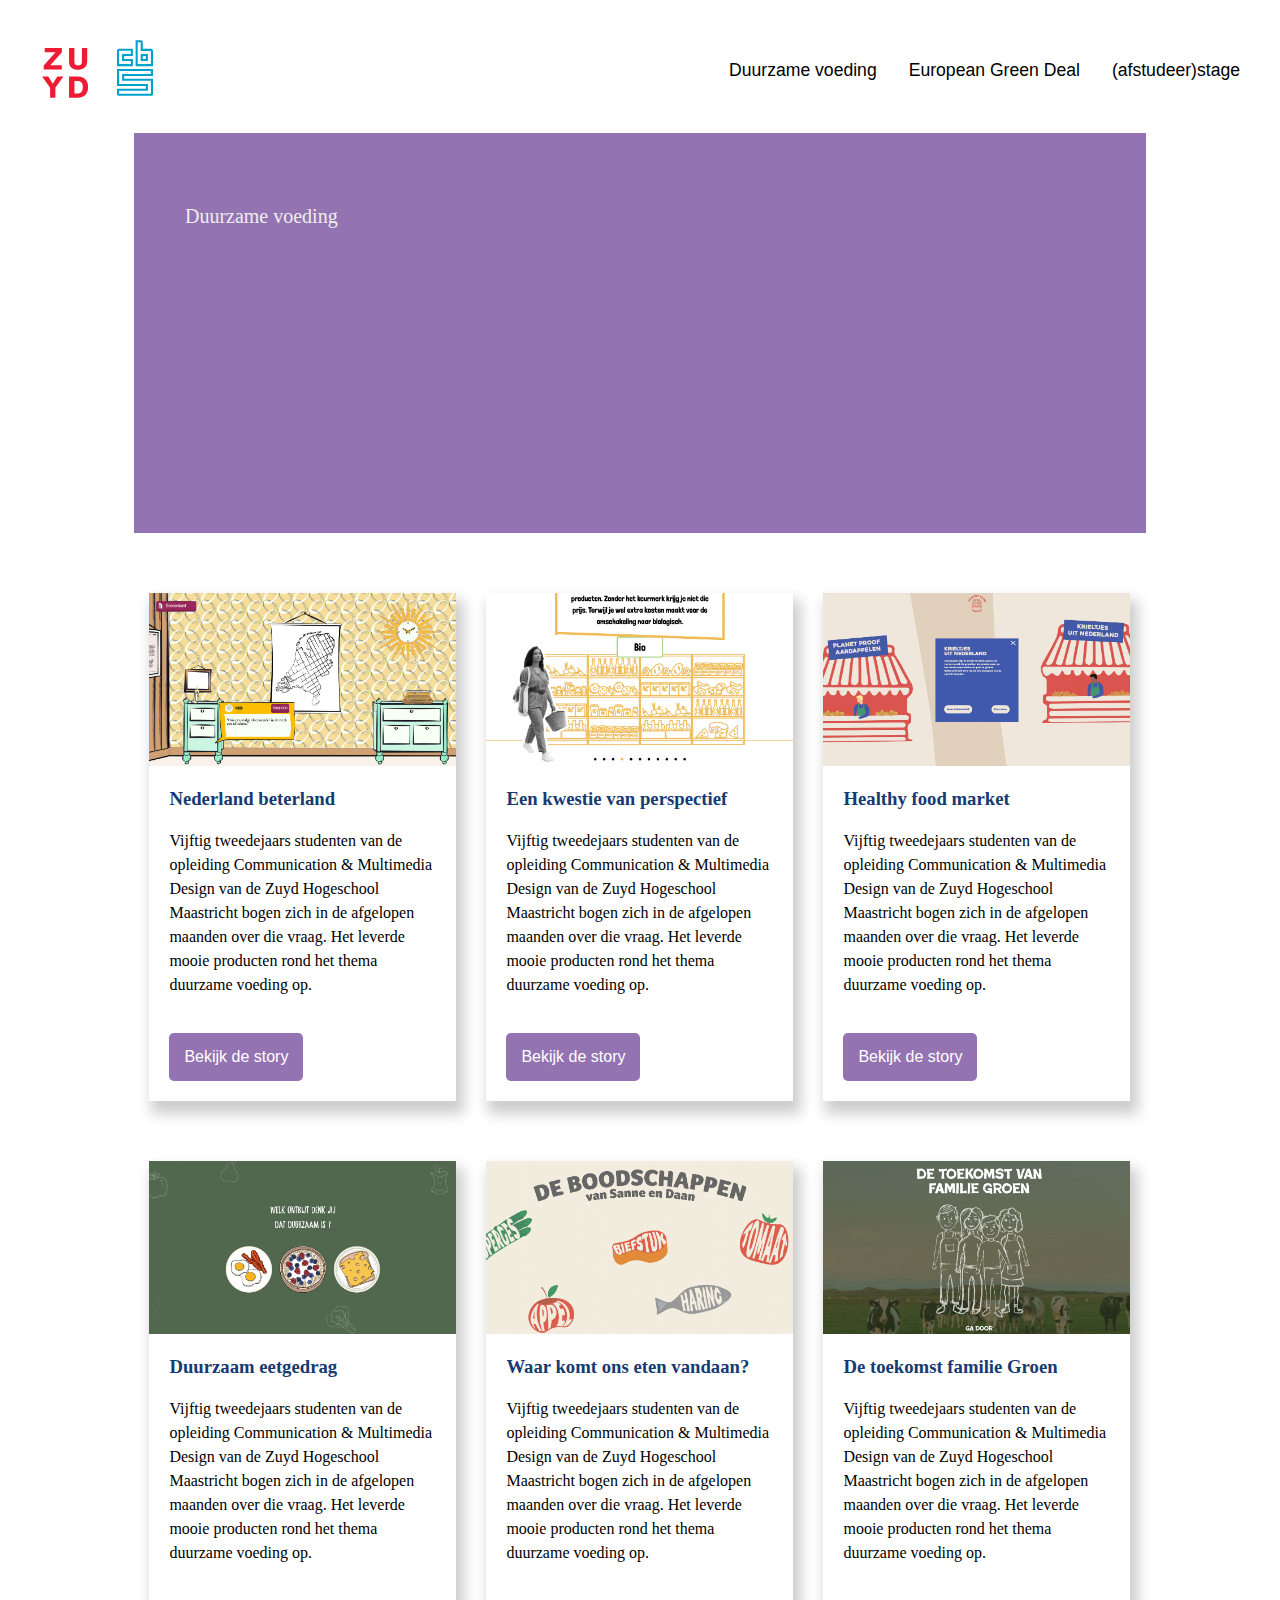
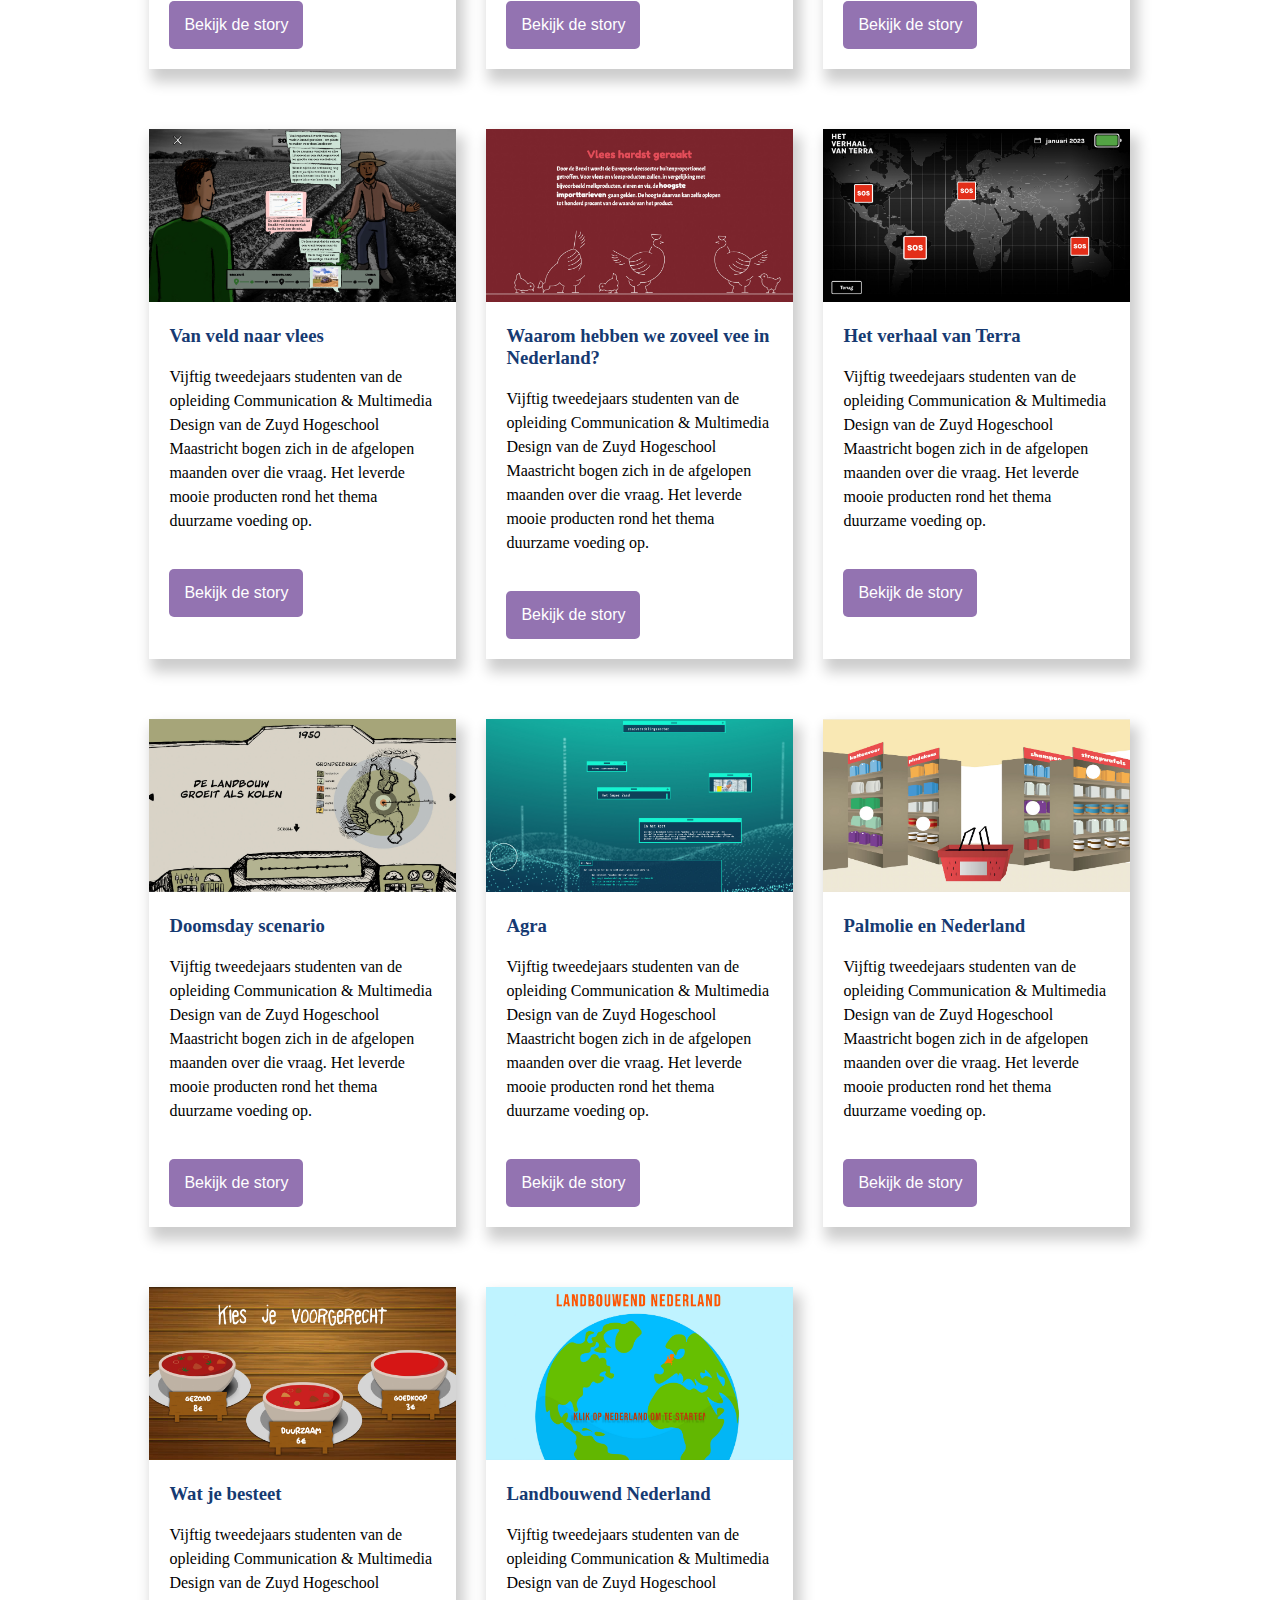
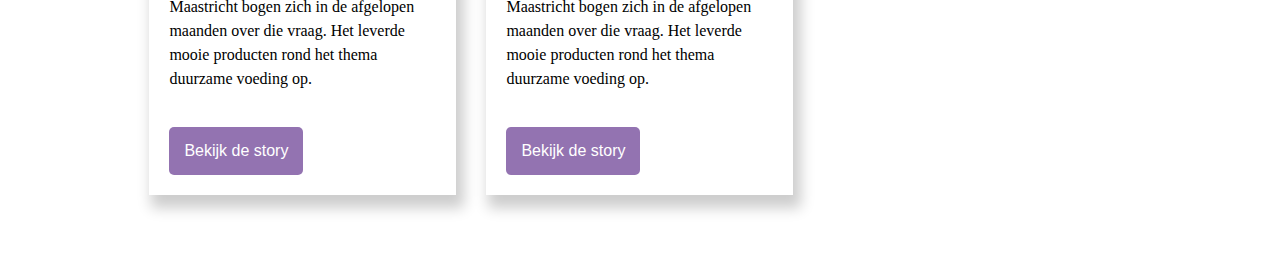
==== voeding.html @ 356c5016 "Add files via upload" ====
<!DOCTYPE html>
<html>
  <head>
    <meta charset="UTF-8" />
    <title>Multimedia stories</title>
    <link rel="stylesheet" href="css/style.css" />
  </head>
  <body>
    <header>
      <nav>
        <ul class="nav-list">
          <li class="nav-item">
            <a href="https://cmdmaastricht.nl/" target="_blank"
              ><img class="logo" src="assets/zuyd.svg" alt="logo zuyd" />
            </a>
            <a href="https://www.cbs.nl/" target="_blank"
              ><img class="logocbs" src="assets/cbs.svg" alt="logo cbs" />
            </a>
          </li>
          <li class="nav-item">
            <a href="voeding.html">Duurzame voeding</a>
          </li>
          <li class="nav-item">
            <a href="egd.html">European Green Deal</a>
          </li>
          <li class="nav-item">
            <a href="stage.html">(afstudeer)stage</a>
          </li>
        </ul>
      </nav>
    </header>

    <main>
      <div class="hero">
        <div class="textbox">
          <h2>Duurzame voeding</h2>
        </div>
      </div>

      <div class="flex-cont">
        <div class="flex-item">
          <img
            class="columnimage"
            src="assets/voeding/team01.jpg"
            alt="multimediastory"
          />
          <h3>Nederland beterland</h3>
          <p>
            Vijftig tweedejaars studenten van de opleiding Communication &
            Multimedia Design van de Zuyd Hogeschool Maastricht bogen zich in de
            afgelopen maanden over die vraag. Het leverde mooie producten rond
            het thema duurzame voeding op.
          </p>
          <a
            class="button"
            href="https://mia-mms-2223.github.io/team01/"
            target="_blank"
            >Bekijk de story</a
          >
        </div>
        <div class="flex-item">
          <img
            class="columnimage"
            src="assets/voeding/team02.jpg"
            alt="multimediastory"
          />
          <h3>Een kwestie van perspectief</h3>
          <p>
            Vijftig tweedejaars studenten van de opleiding Communication &
            Multimedia Design van de Zuyd Hogeschool Maastricht bogen zich in de
            afgelopen maanden over die vraag. Het leverde mooie producten rond
            het thema duurzame voeding op.
          </p>
          <a
            class="button"
            href="https://mia-mms-2223.github.io/team02/"
            target="_blank"
            >Bekijk de story</a
          >
        </div>
        <div class="flex-item">
          <img
            class="columnimage"
            src="assets/voeding/team03.jpg"
            alt="multimediastory"
          />
          <h3>Healthy food market</h3>
          <p>
            Vijftig tweedejaars studenten van de opleiding Communication &
            Multimedia Design van de Zuyd Hogeschool Maastricht bogen zich in de
            afgelopen maanden over die vraag. Het leverde mooie producten rond
            het thema duurzame voeding op.
          </p>
          <a
            class="button"
            href="https://mia-mms-2223.github.io/team03/"
            target="_blank"
            >Bekijk de story</a
          >
        </div>

        <div class="flex-item">
          <img
            class="columnimage"
            src="assets/voeding/team05.jpg"
            alt="multimediastory"
          />
          <h3>Duurzaam eetgedrag</h3>
          <p>
            Vijftig tweedejaars studenten van de opleiding Communication &
            Multimedia Design van de Zuyd Hogeschool Maastricht bogen zich in de
            afgelopen maanden over die vraag. Het leverde mooie producten rond
            het thema duurzame voeding op.
          </p>
          <a
            class="button"
            href="https://mia-mms-2223.github.io/team05/"
            target="_blank"
            >Bekijk de story</a
          >
        </div>

        <div class="flex-item">
          <img
            class="columnimage"
            src="assets/voeding/team06.jpg"
            alt="multimediastory"
          />
          <h3>Waar komt ons eten vandaan?</h3>
          <p>
            Vijftig tweedejaars studenten van de opleiding Communication &
            Multimedia Design van de Zuyd Hogeschool Maastricht bogen zich in de
            afgelopen maanden over die vraag. Het leverde mooie producten rond
            het thema duurzame voeding op.
          </p>
          <a
            class="button"
            href="https://mia-mms-2223.github.io/team06/"
            target="_blank"
            >Bekijk de story</a
          >
        </div>

        <div class="flex-item">
          <img
            class="columnimage"
            src="assets/voeding/team07.jpg"
            alt="multimediastory"
          />
          <h3>De toekomst familie Groen</h3>
          <p>
            Vijftig tweedejaars studenten van de opleiding Communication &
            Multimedia Design van de Zuyd Hogeschool Maastricht bogen zich in de
            afgelopen maanden over die vraag. Het leverde mooie producten rond
            het thema duurzame voeding op.
          </p>
          <a
            class="button"
            href="https://mia-mms-2223.github.io/team07/"
            target="_blank"
            >Bekijk de story</a
          >
        </div>

        <div class="flex-item">
          <img
            class="columnimage"
            src="assets/voeding/team08.jpg"
            alt="multimediastory"
          />
          <h3>Van veld naar vlees</h3>
          <p>
            Vijftig tweedejaars studenten van de opleiding Communication &
            Multimedia Design van de Zuyd Hogeschool Maastricht bogen zich in de
            afgelopen maanden over die vraag. Het leverde mooie producten rond
            het thema duurzame voeding op.
          </p>
          <a
            class="button"
            href="https://mia-mms-2223.github.io/team08/"
            target="_blank"
            >Bekijk de story</a
          >
        </div>

        <div class="flex-item">
          <img
            class="columnimage"
            src="assets/voeding/team09.jpg"
            alt="multimediastory"
          />
          <h3>Waarom hebben we zoveel vee in Nederland?</h3>
          <p>
            Vijftig tweedejaars studenten van de opleiding Communication &
            Multimedia Design van de Zuyd Hogeschool Maastricht bogen zich in de
            afgelopen maanden over die vraag. Het leverde mooie producten rond
            het thema duurzame voeding op.
          </p>
          <a
            class="button"
            href="https://mia-mms-2223.github.io/team09/"
            target="_blank"
            >Bekijk de story</a
          >
        </div>

        <div class="flex-item">
          <img
            class="columnimage"
            src="assets/voeding/team11.jpg"
            alt="multimediastory"
          />
          <h3>Het verhaal van Terra</h3>
          <p>
            Vijftig tweedejaars studenten van de opleiding Communication &
            Multimedia Design van de Zuyd Hogeschool Maastricht bogen zich in de
            afgelopen maanden over die vraag. Het leverde mooie producten rond
            het thema duurzame voeding op.
          </p>
          <a
            class="button"
            href="https://mia-mms-2223.github.io/team11/"
            target="_blank"
            >Bekijk de story</a
          >
        </div>

        <div class="flex-item">
          <img
            class="columnimage"
            src="assets/voeding/team12.jpg"
            alt="multimediastory"
          />
          <h3>Doomsday scenario</h3>
          <p>
            Vijftig tweedejaars studenten van de opleiding Communication &
            Multimedia Design van de Zuyd Hogeschool Maastricht bogen zich in de
            afgelopen maanden over die vraag. Het leverde mooie producten rond
            het thema duurzame voeding op.
          </p>
          <a
            class="button"
            href="https://mia-mms-2223.github.io/team12"
            target="_blank"
            >Bekijk de story</a
          >
        </div>

        <div class="flex-item">
          <img
            class="columnimage"
            src="assets/voeding/team13.jpg"
            alt="multimediastory"
          />
          <h3>Agra</h3>
          <p>
            Vijftig tweedejaars studenten van de opleiding Communication &
            Multimedia Design van de Zuyd Hogeschool Maastricht bogen zich in de
            afgelopen maanden over die vraag. Het leverde mooie producten rond
            het thema duurzame voeding op.
          </p>
          <a
            class="button"
            href="https://mia-mms-2223.github.io/team13"
            target="_blank"
            >Bekijk de story</a
          >
        </div>

        <div class="flex-item">
          <img
            class="columnimage"
            src="assets/voeding/team14.jpg"
            alt="strawberry"
          />
          <h3>Palmolie en Nederland</h3>
          <p>
            Vijftig tweedejaars studenten van de opleiding Communication &
            Multimedia Design van de Zuyd Hogeschool Maastricht bogen zich in de
            afgelopen maanden over die vraag. Het leverde mooie producten rond
            het thema duurzame voeding op.
          </p>
          <a
            class="button"
            href="https://mia-mms-2223.github.io/team14"
            target="_blank"
            >Bekijk de story</a
          >
        </div>

        <div class="flex-item">
          <img
            class="columnimage"
            src="assets/voeding/team15.jpg"
            alt="strawberry"
          />
          <h3>Wat je besteet</h3>
          <p>
            Vijftig tweedejaars studenten van de opleiding Communication &
            Multimedia Design van de Zuyd Hogeschool Maastricht bogen zich in de
            afgelopen maanden over die vraag. Het leverde mooie producten rond
            het thema duurzame voeding op.
          </p>
          <a
            class="button"
            href="https://mia-mms-2223.github.io/team15"
            target="_blank"
            >Bekijk de story</a
          >
        </div>

        <div class="flex-item">
          <img
            class="columnimage"
            src="assets/voeding/team16.jpg"
            alt="strawberry"
          />
          <h3>Landbouwend Nederland</h3>
          <p>
            Vijftig tweedejaars studenten van de opleiding Communication &
            Multimedia Design van de Zuyd Hogeschool Maastricht bogen zich in de
            afgelopen maanden over die vraag. Het leverde mooie producten rond
            het thema duurzame voeding op.
          </p>
          <a
            class="button"
            href="https://mia-mms-2223.github.io/team16"
            target="_blank"
            >Bekijk de story</a
          >
        </div>
      </div>
    </main>
  </body>
</html>
---- css/style.css ----
@font-face {
  font-family: AkkoW01-Regular;
  src: url("/assets/fonts/akko-regular.ttf") format("ttf");
}

@font-face {
  font-family: SohoW01-Medium;
  src: url("/assets/fonts/soho-medium.ttf") format("ttf");
}

/* menu begin */
.menu {
  width: 80%;
  max-width: 1200px;
  height: 100px;
  margin: 0 auto;
}

.logo {
  width: 50px;
  height: 50px;
}

.logocbs {
  width: 60px;
  height: 60px;
  margin-left: 10px;
}

.nav-list {
  max-width: 1200px;
  margin: 0 auto;
  background: white;
  padding: 30px 0;
  border-radius: var(--radius);
  display: flex;
  justify-content: flex-end;
  align-items: center;
}

a {
  font-family: AkkoW01-Regular, sans-serif;
  font-size: 1.1rem;
  text-decoration: none;
  color: black;
}
.nav-item {
  list-style: none;
  margin-right: 2rem;
}

.nav-item a:hover {
  color: #9373b1;
}

.nav-item:first-child {
  margin-right: auto;
}

.nav-item:last-child {
  margin-right: 0;
}

/* menu eind */

/* text */
h1 {
  color: #eeeded;
  font-family: SohoW01-Medium, serif;
  font-size: 2rem;
  font-style: normal;
  font-weight: 400;
  line-height: 2.6rem;
}

h2 {
  color: #eeeded;
  font-family: SohoW01-Medium, serif;
  font-size: 1.25rem;
  font-style: normal;
  font-weight: 400;
  line-height: 2rem;
}

h3 {
  font-family: SohoW01-Medium, serif;
  color: #163a72;
  padding: 0 0 0 20px;
}

p {
  font-family: AkkoW01-Regular, serif;
  font-size: 1rem;
  font-style: normal;
  font-weight: 400;
  line-height: 1.5rem;
  padding: 0 20px 0 20px;
}

/* text eind */

main {
  width: 80%;
  max-width: 1200px;
  margin: 0 auto;
  margin-bottom: 60px;
}

.hero {
  width: 100%;
  max-width: 1200px;
  height: 400px;
  background-color: #9373b1;
  margin: 0 auto;
}

.textbox {
  width: 390px;
  text-align: left;
  display: inline-block;
  margin-left: 5%;
  margin-top: 5%;
}

.flex-cont {
  display: flex;
  flex-direction: row; /* default */
  flex-wrap: wrap; /* flex items will wrap onto multiple lines, from top to bottom. */
  /* flex-flow: row wrap; */ /* shorthand for direction and wrap */
  justify-content: left;
}

.flex-item {
  min-width: 300px;
  width: calc(33.33% - 30px);
  margin: 60px 15px 0px 15px; /* margin 0px boven, 10px links en rechts, 20px onder */
  background-color: white;
  -webkit-box-shadow: 5px 10px 13px 3px rgba(0, 0, 0, 0.2);
  box-shadow: 5px 10px 13px 3px rgba(0, 0, 0, 0.2);
}

.columnimage {
  width: 100%;
}

.button {
  font-family: AkkoW01-Regular, sans-serif;
  font-size: 1rem;
  text-decoration: none;
  color: #163a72;
  padding: 15px;
  margin: 20px 0 20px 20px;
  border-radius: 5px;
  background-color: #9373b1;
  color: white;
  display: inline-block;
}
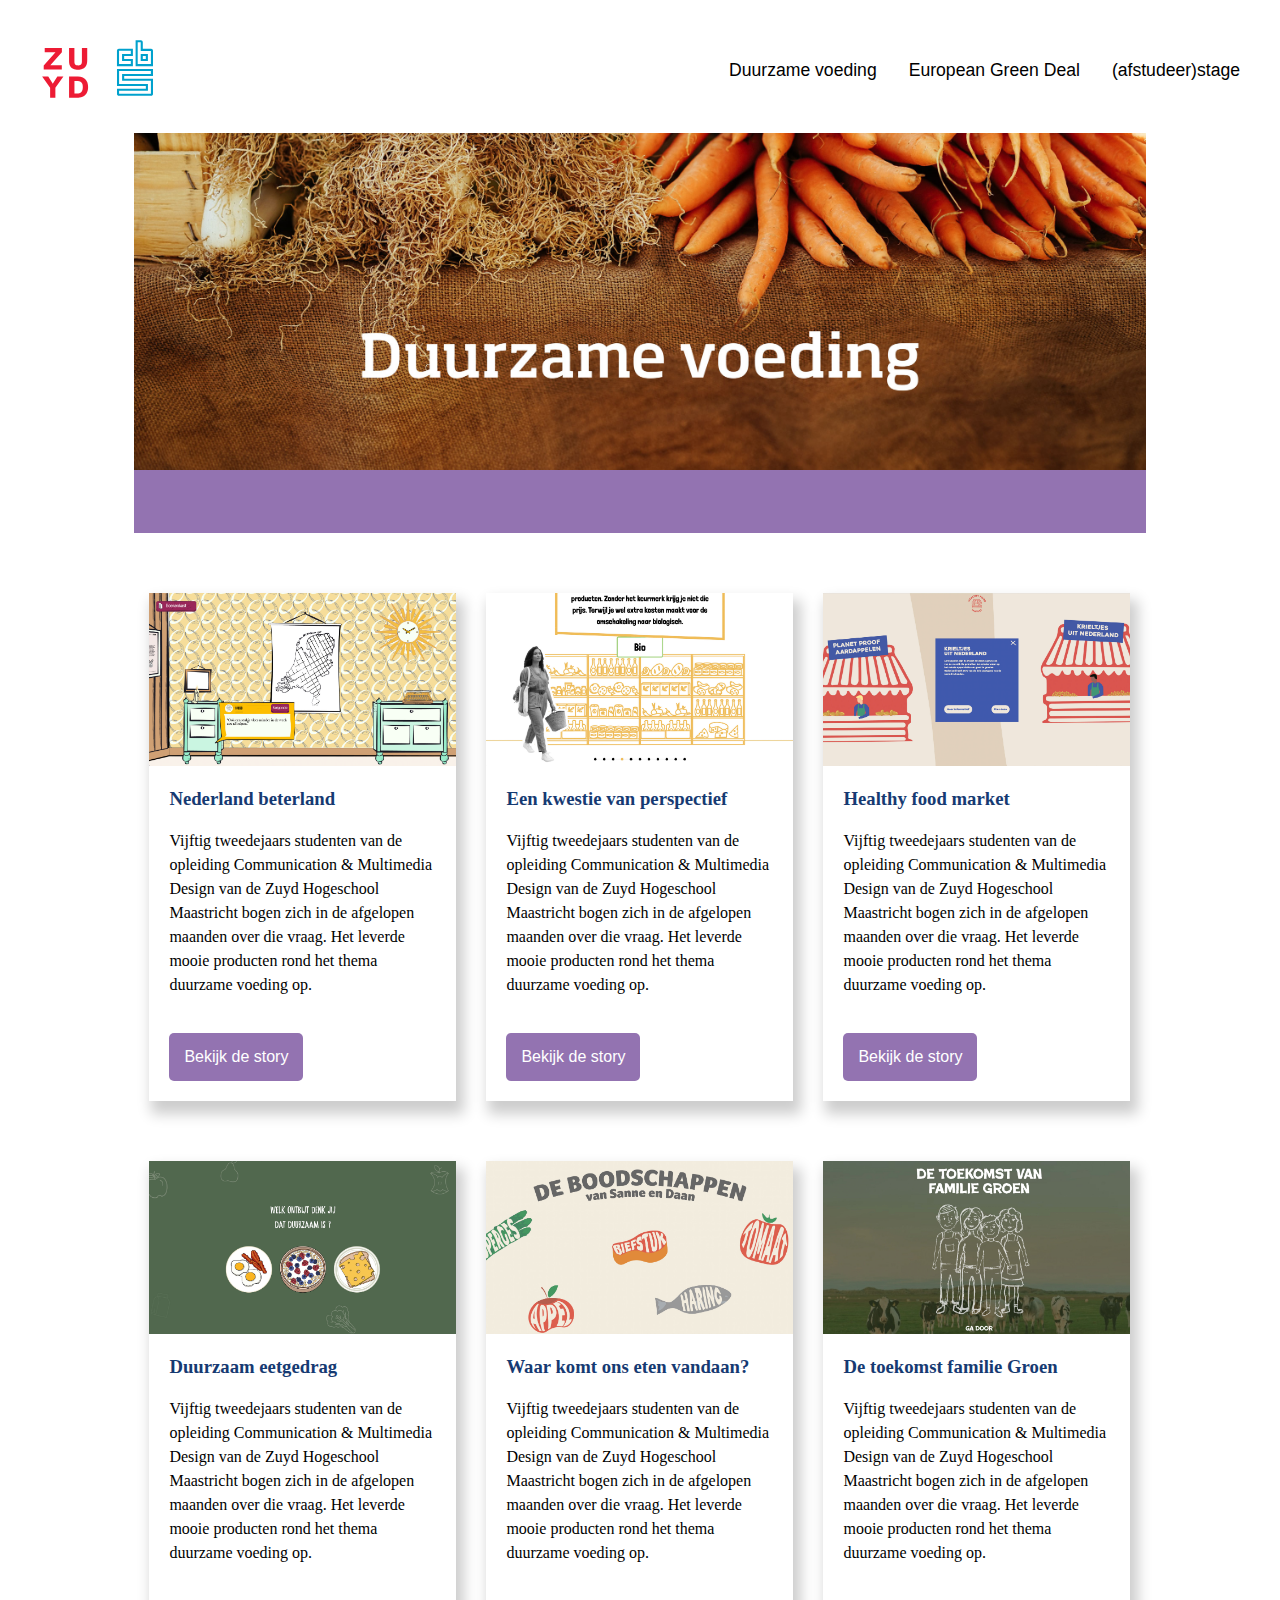
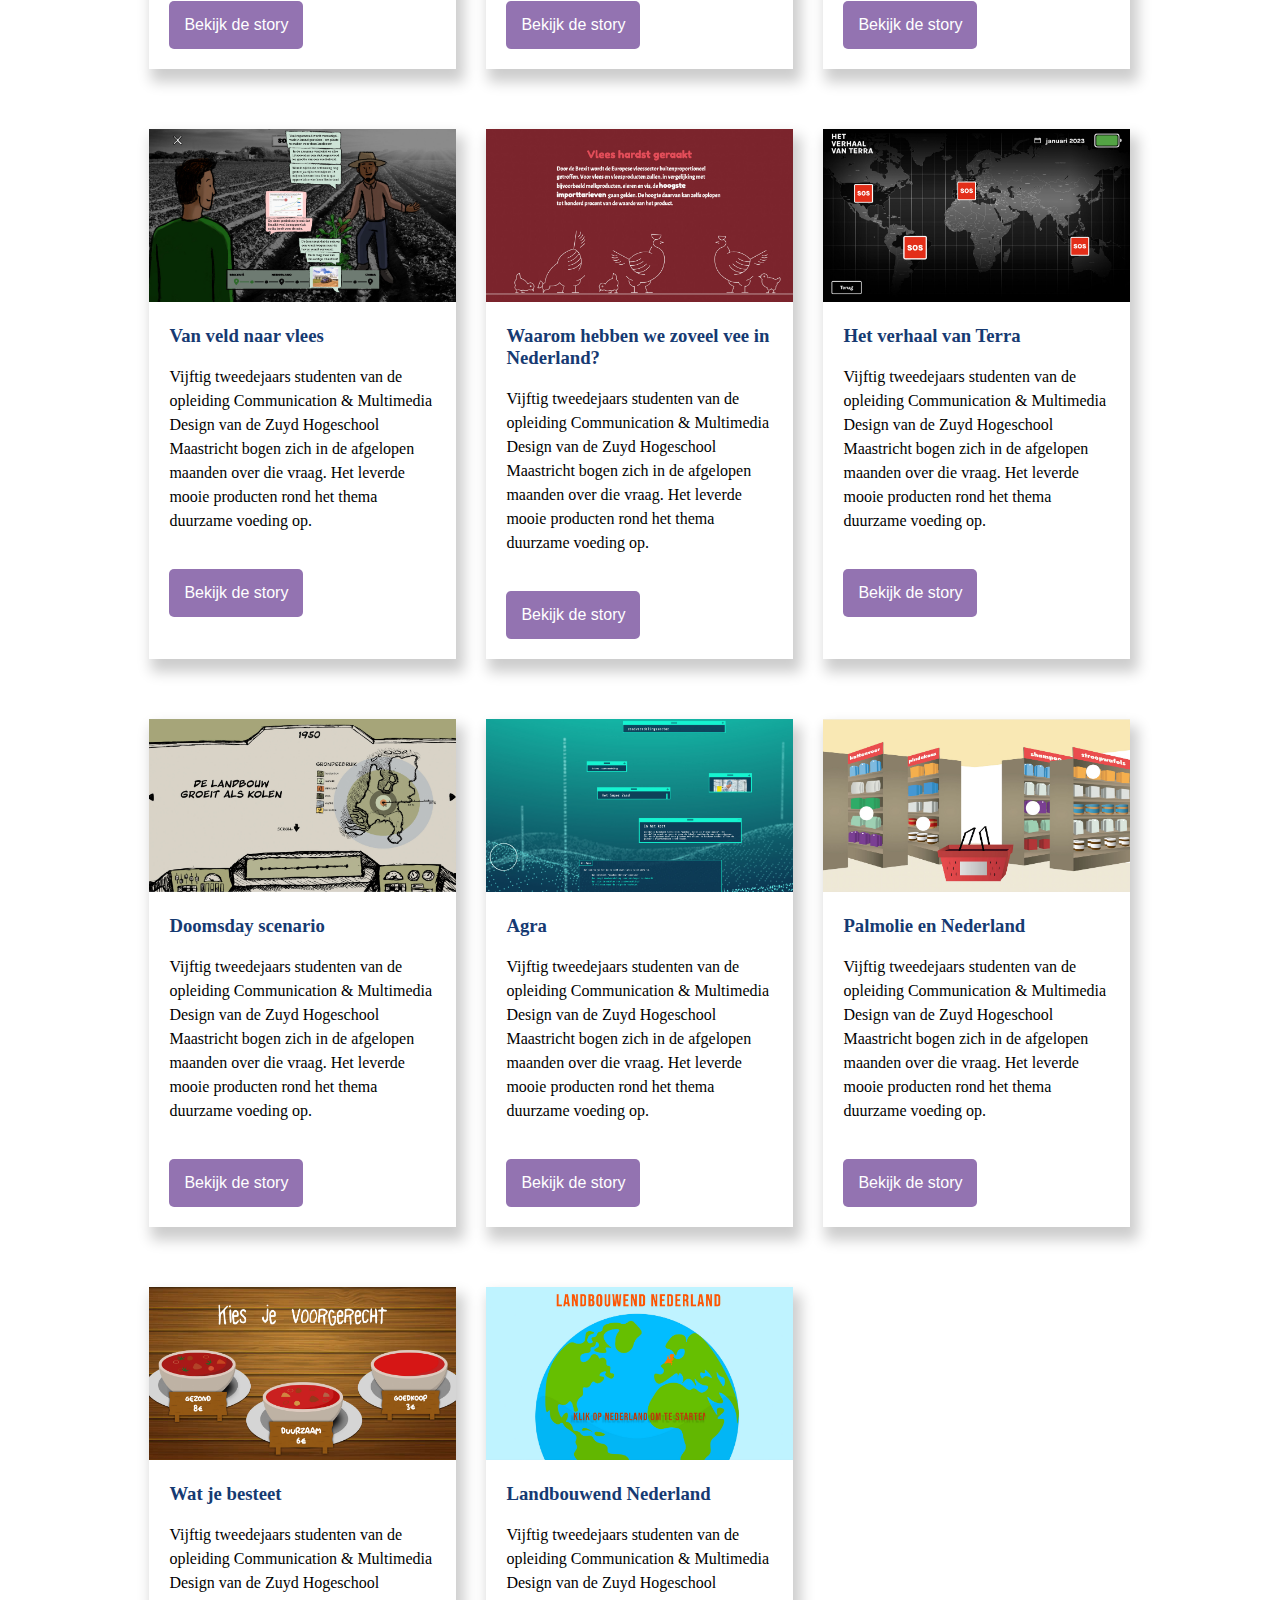
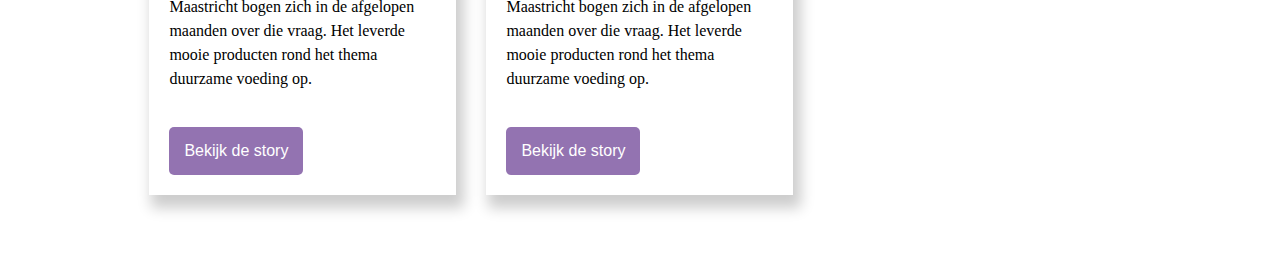
==== commit 482a158e: "Add files via upload" ====
--- a/voeding.html
+++ b/voeding.html
@@ -32,9 +32,7 @@
 
     <main>
       <div class="hero">
-        <div class="textbox">
-          <h2>Duurzame voeding</h2>
-        </div>
+        <img class="columnimage" src="assets/voeding.jpg" />
       </div>
 
       <div class="flex-cont">
--- a/css/style.css
+++ b/css/style.css
@@ -1,11 +1,11 @@
 @font-face {
-  font-family: AkkoW01-Regular;
-  src: url("/assets/fonts/akko-regular.ttf") format("ttf");
+  font-family: akko;
+  src: url(../assets/fonts/akko-regular.ttf) format("ttf");
 }
 
 @font-face {
-  font-family: SohoW01-Medium;
-  src: url("/assets/fonts/soho-medium.ttf") format("ttf");
+  font-family: soho;
+  src: url(../assets/fonts/soho-medium.ttf) format("ttf");
 }
 
 /* menu begin */
@@ -32,14 +32,13 @@
   margin: 0 auto;
   background: white;
   padding: 30px 0;
-  border-radius: var(--radius);
   display: flex;
   justify-content: flex-end;
   align-items: center;
 }
 
 a {
-  font-family: AkkoW01-Regular, sans-serif;
+  font-family: akko, sans-serif;
   font-size: 1.1rem;
   text-decoration: none;
   color: black;
@@ -124,16 +123,15 @@
 
 .flex-cont {
   display: flex;
-  flex-direction: row; /* default */
-  flex-wrap: wrap; /* flex items will wrap onto multiple lines, from top to bottom. */
-  /* flex-flow: row wrap; */ /* shorthand for direction and wrap */
+  flex-direction: row;
+  flex-wrap: wrap;
   justify-content: left;
 }
 
 .flex-item {
-  min-width: 300px;
+  min-width: 200px;
   width: calc(33.33% - 30px);
-  margin: 60px 15px 0px 15px; /* margin 0px boven, 10px links en rechts, 20px onder */
+  margin: 60px 15px 0px 15px;
   background-color: white;
   -webkit-box-shadow: 5px 10px 13px 3px rgba(0, 0, 0, 0.2);
   box-shadow: 5px 10px 13px 3px rgba(0, 0, 0, 0.2);
@@ -141,6 +139,7 @@
 
 .columnimage {
   width: 100%;
+  overflow: hidden;
 }
 
 .button {
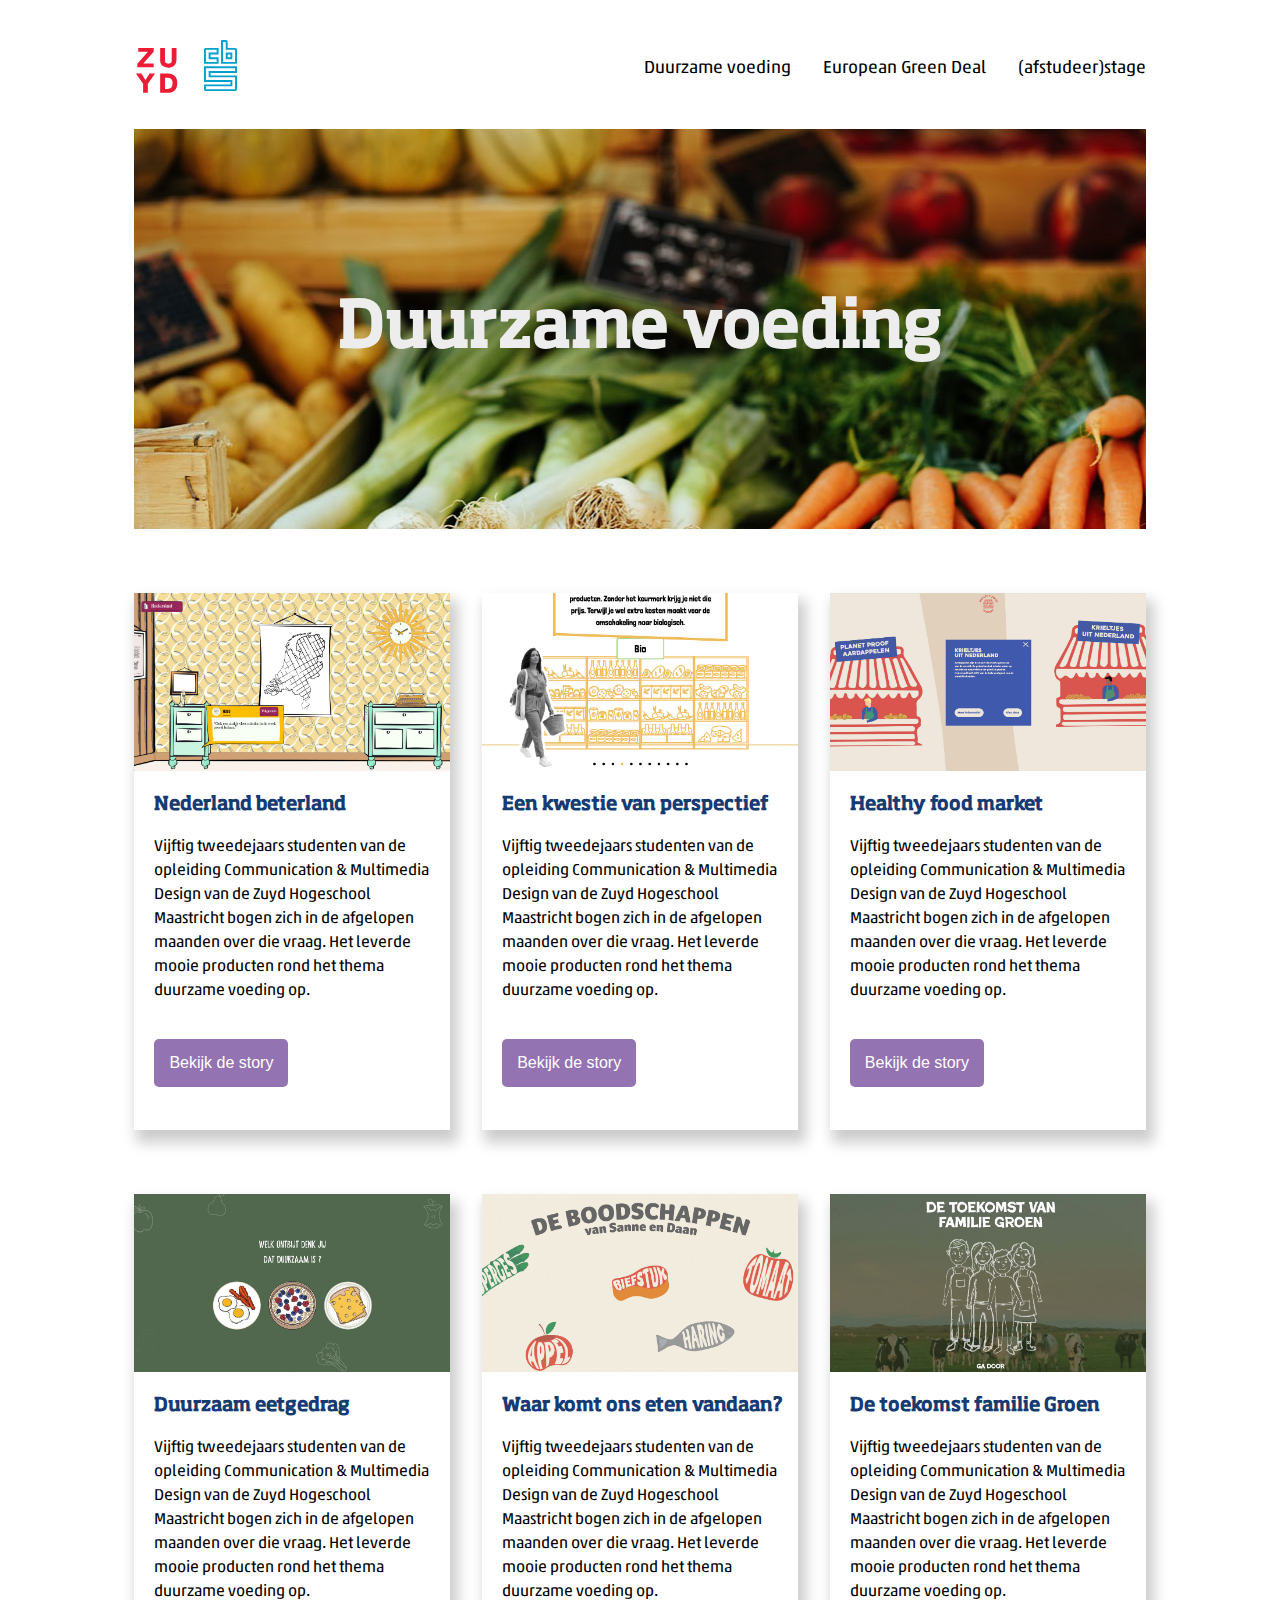
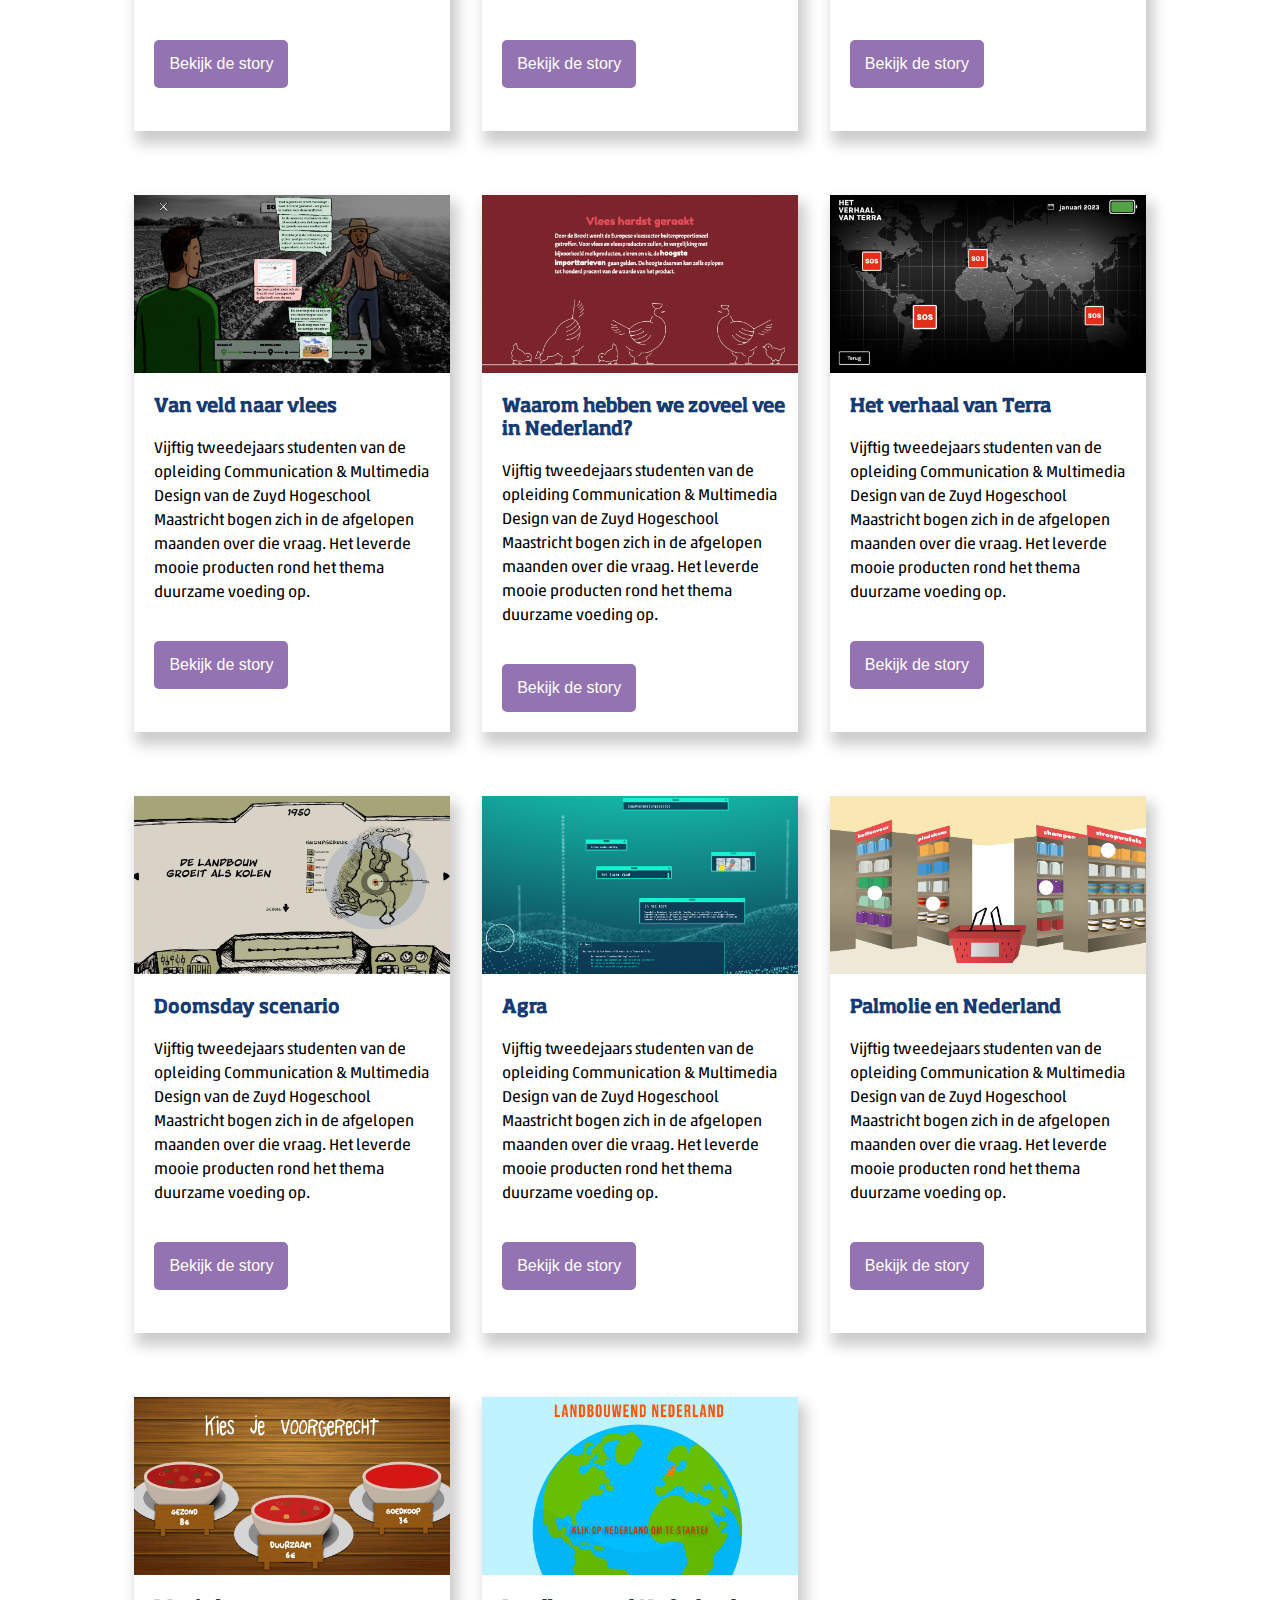
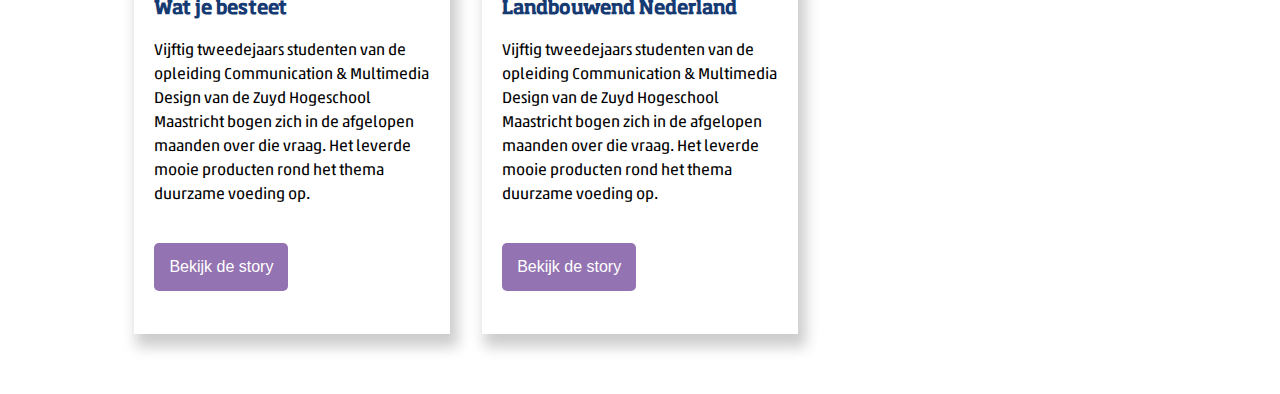
==== commit b0a66582: "Add files via upload" ====
--- a/voeding.html
+++ b/voeding.html
@@ -7,36 +7,38 @@
   </head>
   <body>
     <header>
-      <nav>
-        <ul class="nav-list">
-          <li class="nav-item">
-            <a href="https://cmdmaastricht.nl/" target="_blank"
-              ><img class="logo" src="assets/zuyd.svg" alt="logo zuyd" />
-            </a>
-            <a href="https://www.cbs.nl/" target="_blank"
-              ><img class="logocbs" src="assets/cbs.svg" alt="logo cbs" />
-            </a>
-          </li>
-          <li class="nav-item">
-            <a href="voeding.html">Duurzame voeding</a>
-          </li>
-          <li class="nav-item">
-            <a href="egd.html">European Green Deal</a>
-          </li>
-          <li class="nav-item">
-            <a href="stage.html">(afstudeer)stage</a>
-          </li>
-        </ul>
-      </nav>
+      <div class="menu">
+        <nav>
+          <ul class="nav-list">
+            <li class="nav-item">
+              <a href="https://cmdmaastricht.nl/" target="_blank"
+                ><img class="logo" src="assets/img/zuyd.svg" alt="logo zuyd" />
+              </a>
+              <a href="https://www.cbs.nl/" target="_blank"
+                ><img class="logocbs" src="assets/img/cbs.svg" alt="logo cbs" />
+              </a>
+            </li>
+            <li class="nav-item">
+              <a href="voeding.html">Duurzame voeding</a>
+            </li>
+            <li class="nav-item">
+              <a href="egd.html">European Green Deal</a>
+            </li>
+            <li class="nav-item">
+              <a href="stage.html">(afstudeer)stage</a>
+            </li>
+          </ul>
+        </nav>
+      </div>
     </header>
 
     <main>
-      <div class="hero">
-        <img class="columnimage" src="assets/voeding.jpg" />
+      <div class="heroVoeding">
+        <h1 class="heroTittle">Duurzame voeding</h1>
       </div>
 
-      <div class="flex-cont">
-        <div class="flex-item">
+      <div class="container">
+        <div class="card">
           <img
             class="columnimage"
             src="assets/voeding/team01.jpg"
@@ -56,7 +58,7 @@
             >Bekijk de story</a
           >
         </div>
-        <div class="flex-item">
+        <div class="card">
           <img
             class="columnimage"
             src="assets/voeding/team02.jpg"
@@ -76,7 +78,7 @@
             >Bekijk de story</a
           >
         </div>
-        <div class="flex-item">
+        <div class="card">
           <img
             class="columnimage"
             src="assets/voeding/team03.jpg"
@@ -97,7 +99,7 @@
           >
         </div>
 
-        <div class="flex-item">
+        <div class="card">
           <img
             class="columnimage"
             src="assets/voeding/team05.jpg"
@@ -118,7 +120,7 @@
           >
         </div>
 
-        <div class="flex-item">
+        <div class="card">
           <img
             class="columnimage"
             src="assets/voeding/team06.jpg"
@@ -139,7 +141,7 @@
           >
         </div>
 
-        <div class="flex-item">
+        <div class="card">
           <img
             class="columnimage"
             src="assets/voeding/team07.jpg"
@@ -160,7 +162,7 @@
           >
         </div>
 
-        <div class="flex-item">
+        <div class="card">
           <img
             class="columnimage"
             src="assets/voeding/team08.jpg"
@@ -181,7 +183,7 @@
           >
         </div>
 
-        <div class="flex-item">
+        <div class="card">
           <img
             class="columnimage"
             src="assets/voeding/team09.jpg"
@@ -202,7 +204,7 @@
           >
         </div>
 
-        <div class="flex-item">
+        <div class="card">
           <img
             class="columnimage"
             src="assets/voeding/team11.jpg"
@@ -223,7 +225,7 @@
           >
         </div>
 
-        <div class="flex-item">
+        <div class="card">
           <img
             class="columnimage"
             src="assets/voeding/team12.jpg"
@@ -244,7 +246,7 @@
           >
         </div>
 
-        <div class="flex-item">
+        <div class="card">
           <img
             class="columnimage"
             src="assets/voeding/team13.jpg"
@@ -265,7 +267,7 @@
           >
         </div>
 
-        <div class="flex-item">
+        <div class="card">
           <img
             class="columnimage"
             src="assets/voeding/team14.jpg"
@@ -286,7 +288,7 @@
           >
         </div>
 
-        <div class="flex-item">
+        <div class="card">
           <img
             class="columnimage"
             src="assets/voeding/team15.jpg"
@@ -307,7 +309,7 @@
           >
         </div>
 
-        <div class="flex-item">
+        <div class="card">
           <img
             class="columnimage"
             src="assets/voeding/team16.jpg"
--- a/css/style.css
+++ b/css/style.css
@@ -1,34 +1,33 @@
 @font-face {
   font-family: akko;
-  src: url(../assets/fonts/akko-regular.ttf) format("ttf");
+  src: url(/assets/fonts/akko.otf);
 }
 
 @font-face {
   font-family: soho;
-  src: url(../assets/fonts/soho-medium.ttf) format("ttf");
+  src: url(/assets/fonts/soho.otf);
 }
 
 /* menu begin */
 .menu {
   width: 80%;
   max-width: 1200px;
-  height: 100px;
+
   margin: 0 auto;
 }
 
 .logo {
-  width: 50px;
-  height: 50px;
+  width: 45px;
+  height: 45px;
 }
 
 .logocbs {
-  width: 60px;
-  height: 60px;
+  width: 55px;
+  height: 55px;
   margin-left: 10px;
 }
 
 .nav-list {
-  max-width: 1200px;
   margin: 0 auto;
   background: white;
   padding: 30px 0;
@@ -38,7 +37,7 @@
 }
 
 a {
-  font-family: akko, sans-serif;
+  font-family: akko;
   font-size: 1.1rem;
   text-decoration: none;
   color: black;
@@ -65,30 +64,28 @@
 /* text */
 h1 {
   color: #eeeded;
-  font-family: SohoW01-Medium, serif;
-  font-size: 2rem;
+  font-family: soho;
+  font-size: 4rem;
+  text-align: center;
+}
+
+h2 {
+  color: #eeeded;
+  font-family: soho;
+  font-size: 1.5rem;
   font-style: normal;
   font-weight: 400;
   line-height: 2.6rem;
 }
 
-h2 {
-  color: #eeeded;
-  font-family: SohoW01-Medium, serif;
-  font-size: 1.25rem;
-  font-style: normal;
-  font-weight: 400;
-  line-height: 2rem;
-}
-
 h3 {
-  font-family: SohoW01-Medium, serif;
+  font-family: soho;
   color: #163a72;
   padding: 0 0 0 20px;
 }
 
 p {
-  font-family: AkkoW01-Regular, serif;
+  font-family: akko;
   font-size: 1rem;
   font-style: normal;
   font-weight: 400;
@@ -105,33 +102,45 @@
   margin-bottom: 60px;
 }
 
-.hero {
+.container {
+  display: grid;
+  grid-gap: 2rem;
+  grid-template-columns: repeat(auto-fit, minmax(300px, 1fr));
+  grid-auto-rows: minmax(150px, 1fr);
+  grid-auto-flow: dense;
+}
+
+.heroHome {
   width: 100%;
   max-width: 1200px;
   height: 400px;
   background-color: #9373b1;
   margin: 0 auto;
+  margin-bottom: 2rem;
+}
+
+.heroVoeding {
+  width: 100%;
+  max-width: 1200px;
+  height: 400px;
+  background-image: url(/assets/img/eten.jpg);
+  background-color: #9373b1;
+  margin: 0 auto;
+  margin-bottom: 2rem;
+  display: grid;
+  align-items: center;
 }
 
 .textbox {
-  width: 390px;
+  width: 40%;
   text-align: left;
   display: inline-block;
   margin-left: 5%;
   margin-top: 5%;
 }
 
-.flex-cont {
-  display: flex;
-  flex-direction: row;
-  flex-wrap: wrap;
-  justify-content: left;
-}
-
-.flex-item {
-  min-width: 200px;
-  width: calc(33.33% - 30px);
-  margin: 60px 15px 0px 15px;
+.card {
+  margin-top: 2rem;
   background-color: white;
   -webkit-box-shadow: 5px 10px 13px 3px rgba(0, 0, 0, 0.2);
   box-shadow: 5px 10px 13px 3px rgba(0, 0, 0, 0.2);
